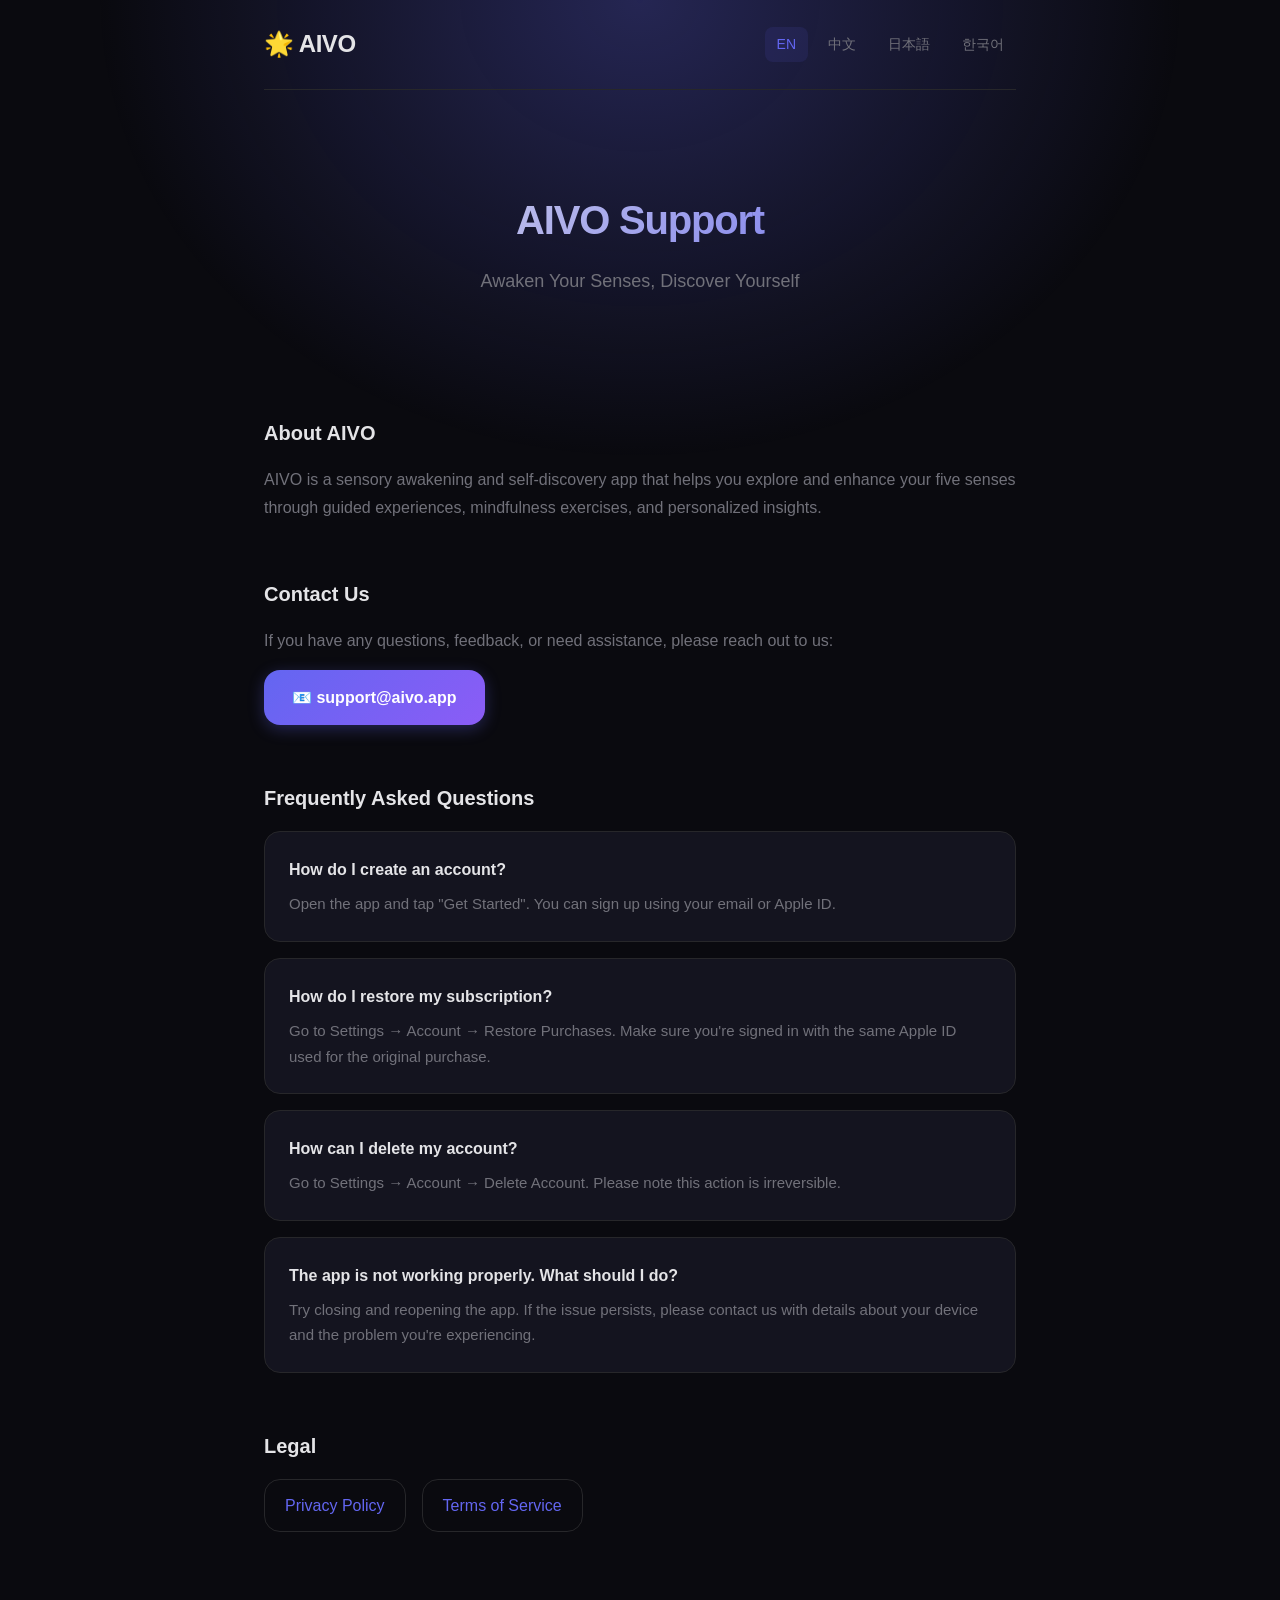
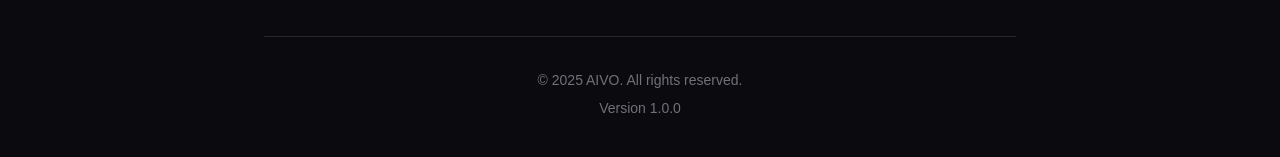
==== en/index.html @ 56acd5a7 "Initial commit: AIVO support page" ====
<!DOCTYPE html>
<html lang="en">
<head>
  <meta charset="UTF-8">
  <meta name="viewport" content="width=device-width, initial-scale=1.0">
  <meta name="description" content="AIVO App Support - Get help, FAQs, and contact information">
  <title>AIVO - Support</title>
  <link rel="stylesheet" href="../css/style.css">
</head>
<body>
  <div class="container">
    <header>
      <div class="logo">🌟 AIVO</div>
      <nav class="lang-switch">
        <a href="../en/" class="active">EN</a>
        <a href="../zh/">中文</a>
        <a href="../ja/">日本語</a>
        <a href="../ko/">한국어</a>
      </nav>
    </header>
    
    <main>
      <section class="hero">
        <h1>AIVO Support</h1>
        <p class="subtitle">Awaken Your Senses, Discover Yourself</p>
      </section>
      
      <section class="about">
        <h2>About AIVO</h2>
        <p>AIVO is a sensory awakening and self-discovery app that helps you explore and enhance your five senses through guided experiences, mindfulness exercises, and personalized insights.</p>
      </section>
      
      <section class="contact">
        <h2>Contact Us</h2>
        <p>If you have any questions, feedback, or need assistance, please reach out to us:</p>
        <a href="mailto:support@aivo.app" class="email-btn">📧 support@aivo.app</a>
      </section>
      
      <section class="faq">
        <h2>Frequently Asked Questions</h2>
        
        <div class="faq-item">
          <h3>How do I create an account?</h3>
          <p>Open the app and tap "Get Started". You can sign up using your email or Apple ID.</p>
        </div>
        
        <div class="faq-item">
          <h3>How do I restore my subscription?</h3>
          <p>Go to Settings → Account → Restore Purchases. Make sure you're signed in with the same Apple ID used for the original purchase.</p>
        </div>
        
        <div class="faq-item">
          <h3>How can I delete my account?</h3>
          <p>Go to Settings → Account → Delete Account. Please note this action is irreversible.</p>
        </div>
        
        <div class="faq-item">
          <h3>The app is not working properly. What should I do?</h3>
          <p>Try closing and reopening the app. If the issue persists, please contact us with details about your device and the problem you're experiencing.</p>
        </div>
      </section>
      
      <section class="links">
        <h2>Legal</h2>
        <div class="link-group">
          <a href="../privacy.html">Privacy Policy</a>
          <a href="../terms.html">Terms of Service</a>
        </div>
      </section>
    </main>
    
    <footer>
      <p>© 2025 AIVO. All rights reserved.</p>
      <p>Version 1.0.0</p>
    </footer>
  </div>
</body>
</html>
---- css/style.css ----
/* ============================================
   AIVO Support Page Styles
   Modern, Clean, Responsive Design
   ============================================ */

:root {
  --color-bg: #0a0a0f;
  --color-surface: #14141f;
  --color-primary: #6366f1;
  --color-primary-glow: rgba(99, 102, 241, 0.3);
  --color-accent: #8b5cf6;
  --color-text: #e4e4e7;
  --color-text-muted: #71717a;
  --color-border: #27272a;
  --font-main: 'SF Pro Display', -apple-system, BlinkMacSystemFont, 'Segoe UI', sans-serif;
  --radius: 16px;
  --shadow: 0 4px 24px rgba(0, 0, 0, 0.4);
}

* {
  margin: 0;
  padding: 0;
  box-sizing: border-box;
}

html {
  scroll-behavior: smooth;
}

body {
  font-family: var(--font-main);
  background: var(--color-bg);
  color: var(--color-text);
  line-height: 1.7;
  min-height: 100vh;
}

/* Background Gradient Effect */
body::before {
  content: '';
  position: fixed;
  top: 0;
  left: 0;
  right: 0;
  height: 60vh;
  background: radial-gradient(ellipse at 50% 0%, var(--color-primary-glow) 0%, transparent 60%);
  pointer-events: none;
  z-index: -1;
}

.container {
  max-width: 800px;
  margin: 0 auto;
  padding: 0 24px;
}

/* Header */
header {
  display: flex;
  justify-content: space-between;
  align-items: center;
  padding: 24px 0;
  border-bottom: 1px solid var(--color-border);
}

.logo {
  font-size: 1.5rem;
  font-weight: 700;
  letter-spacing: -0.02em;
}

.lang-switch {
  display: flex;
  gap: 8px;
}

.lang-switch a {
  color: var(--color-text-muted);
  text-decoration: none;
  padding: 6px 12px;
  border-radius: 8px;
  font-size: 0.875rem;
  transition: all 0.2s ease;
}

.lang-switch a:hover {
  color: var(--color-text);
  background: var(--color-surface);
}

.lang-switch a.active {
  color: var(--color-primary);
  background: rgba(99, 102, 241, 0.1);
}

/* Main Content */
main {
  padding: 48px 0;
}

section {
  margin-bottom: 56px;
}

.hero {
  text-align: center;
  padding: 48px 0;
}

.hero h1 {
  font-size: 2.5rem;
  font-weight: 700;
  letter-spacing: -0.03em;
  margin-bottom: 12px;
  background: linear-gradient(135deg, var(--color-text), var(--color-primary));
  -webkit-background-clip: text;
  -webkit-text-fill-color: transparent;
  background-clip: text;
}

.hero .subtitle {
  font-size: 1.125rem;
  color: var(--color-text-muted);
}

h2 {
  font-size: 1.25rem;
  font-weight: 600;
  margin-bottom: 16px;
  color: var(--color-text);
}

p {
  color: var(--color-text-muted);
  margin-bottom: 16px;
}

/* Contact Section */
.email-btn {
  display: inline-flex;
  align-items: center;
  gap: 8px;
  background: linear-gradient(135deg, var(--color-primary), var(--color-accent));
  color: white;
  text-decoration: none;
  padding: 14px 28px;
  border-radius: var(--radius);
  font-weight: 600;
  font-size: 1rem;
  transition: all 0.3s ease;
  box-shadow: 0 4px 16px var(--color-primary-glow);
}

.email-btn:hover {
  transform: translateY(-2px);
  box-shadow: 0 8px 24px var(--color-primary-glow);
}

/* FAQ Section */
.faq-item {
  background: var(--color-surface);
  border: 1px solid var(--color-border);
  border-radius: var(--radius);
  padding: 24px;
  margin-bottom: 16px;
  transition: all 0.2s ease;
}

.faq-item:hover {
  border-color: var(--color-primary);
}

.faq-item h3 {
  font-size: 1rem;
  font-weight: 600;
  margin-bottom: 8px;
  color: var(--color-text);
}

.faq-item p {
  margin-bottom: 0;
  font-size: 0.9375rem;
}

/* Links Section */
.link-group {
  display: flex;
  gap: 16px;
  flex-wrap: wrap;
}

.link-group a {
  color: var(--color-primary);
  text-decoration: none;
  padding: 12px 20px;
  border: 1px solid var(--color-border);
  border-radius: var(--radius);
  transition: all 0.2s ease;
}

.link-group a:hover {
  background: var(--color-surface);
  border-color: var(--color-primary);
}

/* Footer */
footer {
  text-align: center;
  padding: 32px 0;
  border-top: 1px solid var(--color-border);
  color: var(--color-text-muted);
  font-size: 0.875rem;
}

footer p {
  margin-bottom: 4px;
}

/* Responsive Design */
@media (max-width: 640px) {
  .container {
    padding: 0 16px;
  }
  
  .hero h1 {
    font-size: 1.875rem;
  }
  
  header {
    flex-direction: column;
    gap: 16px;
  }
  
  .lang-switch {
    flex-wrap: wrap;
    justify-content: center;
  }
  
  .link-group {
    flex-direction: column;
  }
  
  .link-group a {
    text-align: center;
  }
}

/* Animation */
@keyframes fadeIn {
  from {
    opacity: 0;
    transform: translateY(20px);
  }
  to {
    opacity: 1;
    transform: translateY(0);
  }
}

section {
  animation: fadeIn 0.6s ease-out forwards;
  opacity: 0;
}

section:nth-child(1) { animation-delay: 0.1s; }
section:nth-child(2) { animation-delay: 0.2s; }
section:nth-child(3) { animation-delay: 0.3s; }
section:nth-child(4) { animation-delay: 0.4s; }
section:nth-child(5) { animation-delay: 0.5s; }
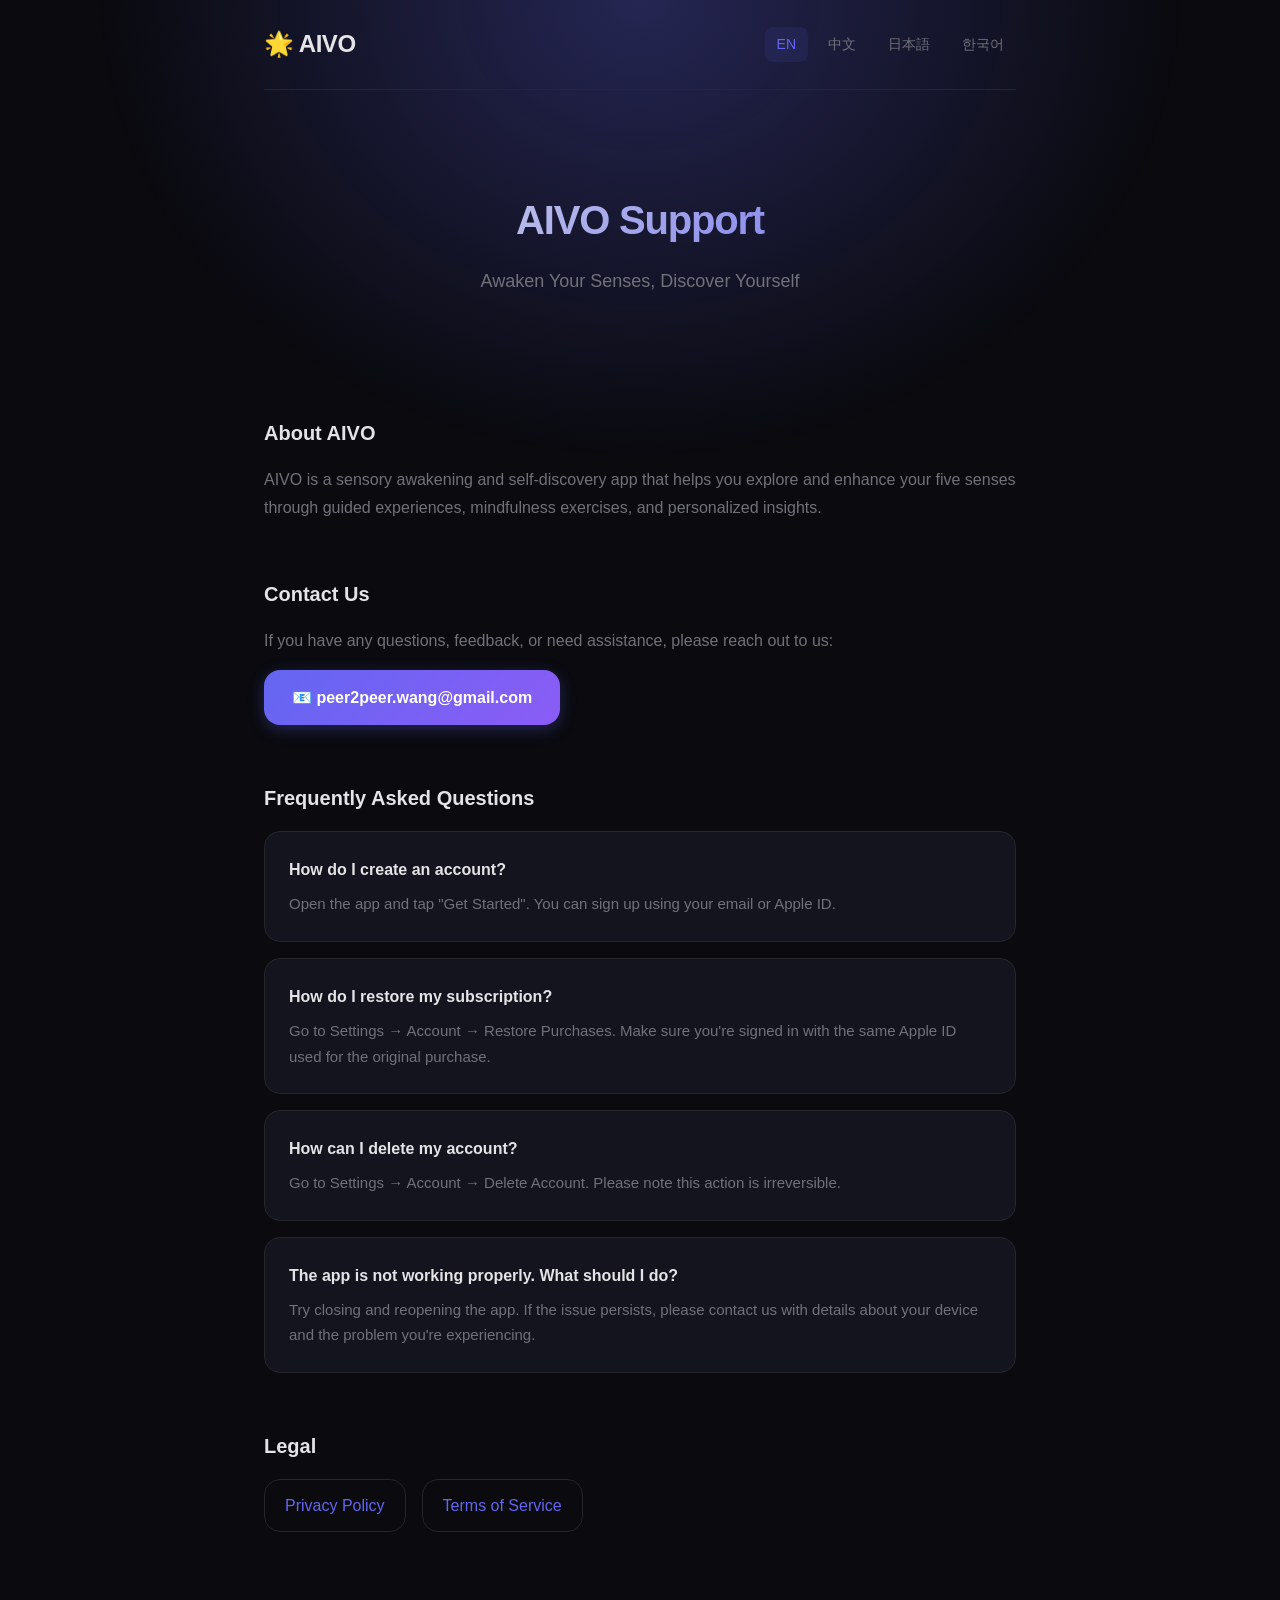
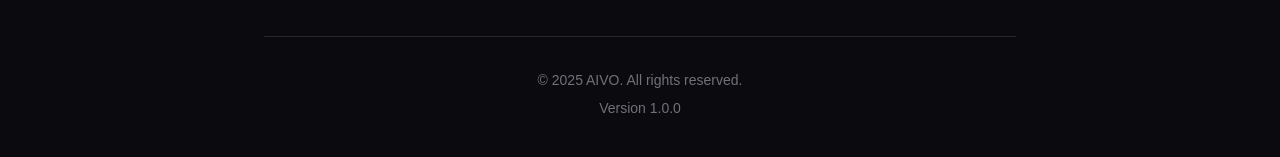
==== commit c9aa792c: "Update contact email to peer2peer.wang@gmail.com" ====
--- a/en/index.html
+++ b/en/index.html
@@ -33,7 +33,7 @@
       <section class="contact">
         <h2>Contact Us</h2>
         <p>If you have any questions, feedback, or need assistance, please reach out to us:</p>
-        <a href="mailto:support@aivo.app" class="email-btn">📧 support@aivo.app</a>
+        <a href="mailto:peer2peer.wang@gmail.com" class="email-btn">📧 peer2peer.wang@gmail.com</a>
       </section>
       
       <section class="faq">
